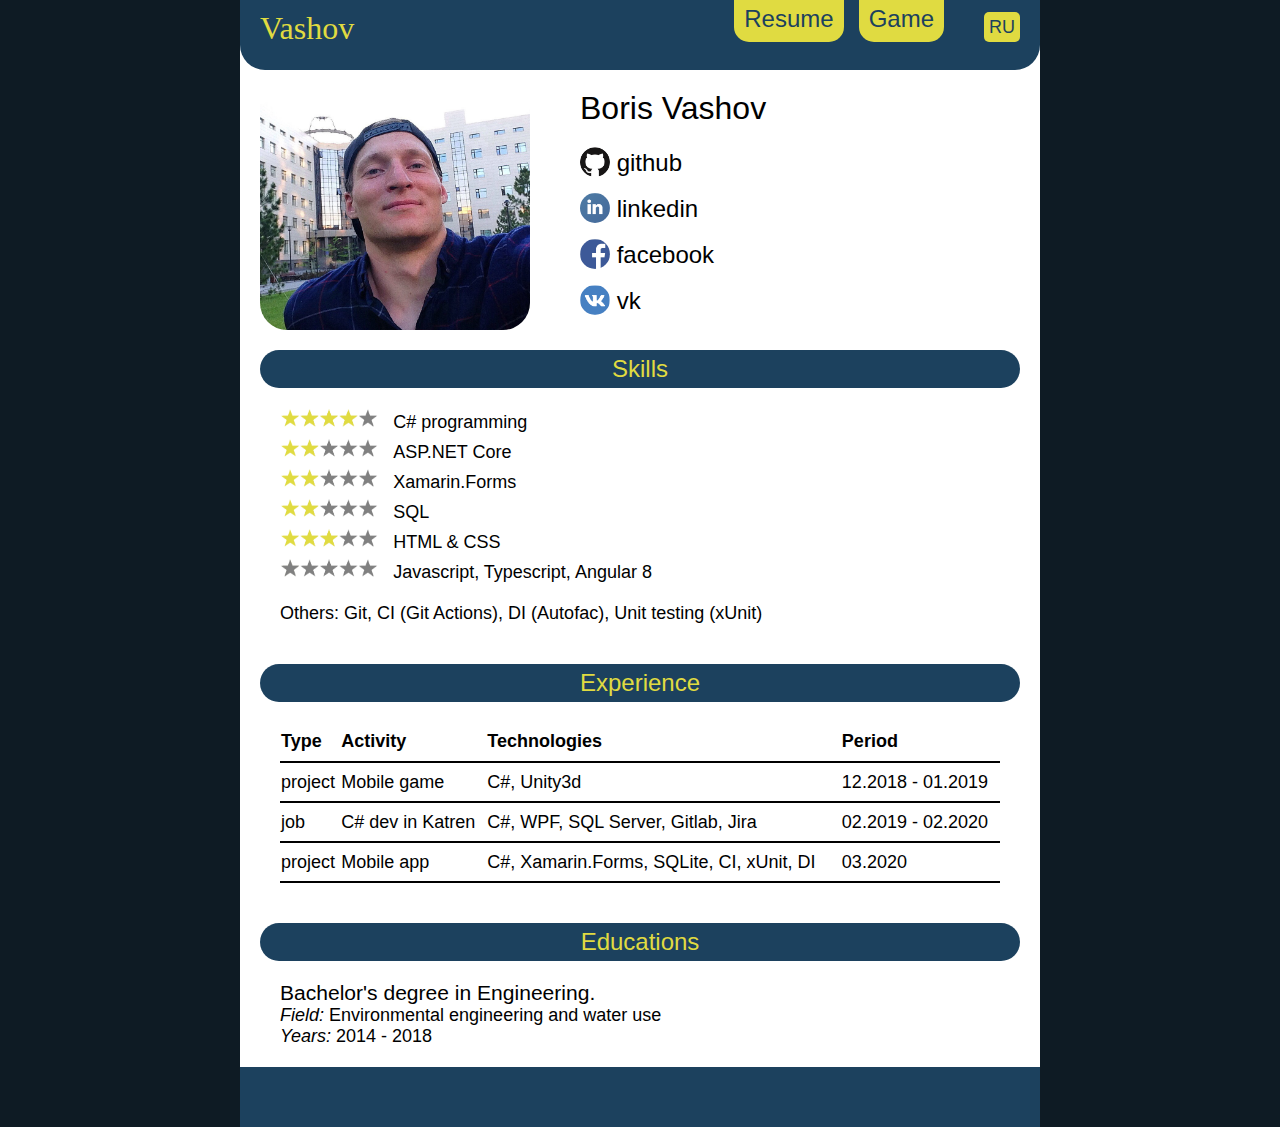
==== index.html @ 6bf41688 "add main page" ====
<!DOCTYPE html>
<html>
<head>
	<title>Resume</title>
	<link rel="icon" href="img/fav-icon.png">
	<link rel="stylesheet" href="css/style.css" />
	<link rel="stylesheet" href="css/scrollbar.css" />
	<link href="https://fonts.googleapis.com/css?family=Merienda+One&display=swap" rel="stylesheet">
</head>
<body>
<div class="center-body">
	<header>
		<div class="header">
			<div class="col-float">
				<a class="page-title" href="index.html">Vashov</a>
			</div>

			<div class="col-float-right lang">
				<a href="ru/index.html">RU</a>
			</div>

			<nav class="col-float-right">
				<ul class="nav-horizontal">
					<li><a href="index.html">Resume</a></li>
					<li><a href="game.html">Game</a></li>
				</ul>
			</nav>
		</div>
	</header>

	<main class="col-clear">
			<div class="col-float" id="summary">
				<img src="img/foto1.jpg" class="main-foto col-float">
				<div class="summary col-float-right">
					<h1 class="col-float">Boris Vashov</h1>
					<ul class="contacts col-clear">
						<li>
							<a href="https://github.com/vashov" target="_blank">
								<img src="img/github.png" class="im"/>
								<span>github</span>
							</a>
						</li>
						<li>
							<a href="https://www.linkedin.com/in/boris-vashov-2365b0190/" target="_blank">
								<img src="img/linkedin.png"/>
								<span>linkedin</span>
							</a>
						</li>
						<li>
							
							<a href="https://www.facebook.com/boris.vashov" target="_blank">
								<img src="img/fb.jpg"/>
								<span>facebook</span>
							</a>
						</li>
						<li>
							<a href="https://vk.com/vashov96" target="_blank">
								<img src="img/vk.png"/>
								<span>vk</span>
							</a>
						</li>
					</ul>
				</div>
			</div>

			<div id="skills" class="col-clear">
				<h2 class="section-header">Skills</h2>
				<div class="section">
					<ul>
						<li>
							<img src="img/rating/stars-4.png"/><span>C# programming</span>
						</li>
						<li>
							<img src="img/rating/stars-2.png"/><span>ASP.NET Core</span>
						</li>
						<li>
							<img src="img/rating/stars-2.png"/><span>Xamarin.Forms</span>
						</li>
						<li>
							<img src="img/rating/stars-2.png"/><span>SQL</span></li>
						<li>
							<img src="img/rating/stars-3.png"/><span>HTML & CSS</span>
						</li>
						<li>
							<img src="img/rating/stars-0.png"/><span>Javascript, Typescript, Angular 8</span>
						</li>
						<li>
							<span class="others">
							Others: 
							<span>Git</span>, <span>CI (Git Actions)</span>, <span>DI (Autofac)</span>, 
							<span>Unit testing (xUnit)</span>
							</span>
						</li>
					</ul>
				</div>
				
			</div>

			<div id="experience" class="col-clear">
				<h2 class="section-header">Experience</h2>
				<div class="section">
					<table>
						<thead>
							<tr>
								<th>Type</th>
								<th>Activity</th>
								<th>Technologies</th>
								<th>Period</th>
							</tr>
						</thead>
						<tbody>
							<tr>
								<td>project</td>
								<td>
									<a href="https://github.com/vashov/Unity-Card-Food" target="_blank">
										Mobile game
									</a>
								</td>
								<td>C#, Unity3d</td>
								<td>12.2018 - 01.2019</td>
							</tr>
							<tr>
								<td>job</td>
								<td>
									<a href="https://katren.ru/contacts" target="_blank">
									C# dev in Katren
									</a>
								</td>
								<td>C#, WPF, SQL Server, Gitlab, Jira</td>
								<td>02.2019 - 02.2020</td>
							</tr>
							<tr>
								<td>project</td>
								<td>
									<a href="https://github.com/vashov/Utilities-Bills#utilities-bills" target="_blank">
										Mobile app
									</a>
								</td>
								<td>C#, Xamarin.Forms, SQLite, CI, xUnit, DI</td>
								<td>03.2020</td>
							</tr>
						</tbody>
					</table>
				</div>
			</div>

			<div id="educations" class="col-clear">
				<h2 class="section-header">Educations</h2>
				<div class="section">
					<h3>Bachelor's degree in Engineering.</h3>
					<div>
						<span class="property-name">Field:</span> 
						Environmental engineering and water use
					</div>
					<div>
						<span class="property-name">Years:</span> 
						2014 - 2018
					</div>
				</div>
			</div>
		
	</main>

	<div class="footer col-clear">
		<a href="https://www.codewars.com/users/honest_code" target="_blank">
			<img src="https://www.codewars.com/users/honest_code/badges/large" alt=""/>
		</a>
	</div>
</div>
</body>
</html>
---- css/style.css ----
body {
	margin: 40px 0 0 0;
	padding: 0px;
	background-color: #0E1B24;
	font-family: Calibri, sans-serif;
	font-size: large;
}

main {
	padding: 20px 20px 0 20px;
}

.center-body {
	background-color: white;
	margin: 0 auto;
	padding: 0px;
	width: 800px;
}

.col-float {
	float: left;
}

.col-float-right {
	float: right;
}

.col-clear {
	clear: both;
}

.header {
	position: fixed;
	top: 0px;
	left: 50%;
	transform: translateX(-50%);
	width: 800px;
	border-bottom-left-radius: 25px;
	border-bottom-right-radius: 25px;
	margin: 0px auto;
	height: 70px;
	background-color: #1C415E;
	z-index: 1;
}

.page-title {
	margin: 10px 20px;
	font-size: xx-large;
	float: left;
	color: #E0DB41;
	text-decoration: none;
	font-family: 'Merienda One', cursive;
}

div.lang a {
	position: relative;
	top: 17px;
	text-decoration: none;
	background-color: #E0DB41;
	color: #1C415E;
	padding: 5px;
	margin: 0 20px;
	border-radius: 5px;
}

div.lang a:hover {
	background-color: #e0c041;
}

div.lang a:active {
	background-color: #e0a641;
}

/* Navigation */

nav ul.nav-horizontal {
	margin: 5px 10px;
}

nav ul.nav-horizontal li {
	display: inline;
}

nav ul.nav-horizontal li a{
	font-size: x-large;
	margin: 0 10px 0 0;
	padding: 20px 10px 10px 10px;
	border-bottom-right-radius: 15px;
	border-bottom-left-radius: 15px;
	background-color: #E0DB41;
	color: #1C415E;
	text-decoration: none;
}

nav ul.nav-horizontal li a:hover {
	background-color: #e0c041;
}

nav ul.nav-horizontal li a:active {
	background-color: #e0a641;
}

/* Contacts */

.contacts {
	list-style-type: none;
	margin: 0;
	padding: 0;
}

.contacts li {
	margin: 10px 0 0 0;
}

.contacts li img {
	height: 30px;
	width: auto;
	border-radius: 50%;
	margin-bottom: 0.25em;
	vertical-align: middle;
}

.contacts li a {
	font-size: x-large;
	text-decoration: none;
	color: black;
}

.contacts li a:hover {
	color: #1C415E;
}

/* Sections */

div.section {
	margin: 20px;
}

h2.section-header {
	width: auto;
	text-align: center;
	padding: 5px;
	position: relative;
	top: 20px;
	margin: 0 0 40px 0;
	border-radius: 25px;
	color: #E0DB41;
	background-color: #1C415E;
	font-size: x-large;
	font-weight: normal;
}

.summary {
	-font-size: x-large;
	width: 400px;
	margin: 30px 0 0 50px;
}

.summary h1 {
	font-size: xx-large;
	font-weight: normal;
	margin: 0 0 20px 0;
}

.main-foto {
	height: 270px;
	width: auto;
	border-radius: 10%;
}

/* Skills section */

#skills ul {
	margin: 0;
	padding: 0;
}

#skills li {
	margin: 5px 0;
	list-style: none;
}

#skills li img {
	height: 20px;
	width: auto;
	vertical-align: center;
	margin: 0 15px 0 0;
}

#skills span.others {
	display: block;
	margin: 20px 0 0 0;
}

/* Experience section*/

#experience table {
	width: 100%;
	border-collapse: collapse;
}

#experience th {
	text-align: left;
}

#experience tr {
	border-bottom: 2px solid black;
	height: 40px;
}

#experience td a {
	color: black;
	text-decoration: none;
}

#experience td a:hover {
	color: red;
	text-decoration: underline;
}

/* Education section */

#educations div h3 {
	font-weight: normal;
	margin: 0px;
}

#educations div span.property-name {
	font-style: italic;
}

/* Footer */

.footer {
	height: 40px;
	background-color: #1C415E;
	padding:  10px 40px;
}
---- css/scrollbar.css ----
::-webkit-scrollbar {
  width: 10px;
}

::-webkit-scrollbar-track {
  background: #f1f1f1;
}

::-webkit-scrollbar-thumb {
  background: #102637;

}

::-webkit-scrollbar-thumb:hover {
  background: #16334A;
}

::-webkit-scrollbar-thumb:active {
  background:#1C415E;

}
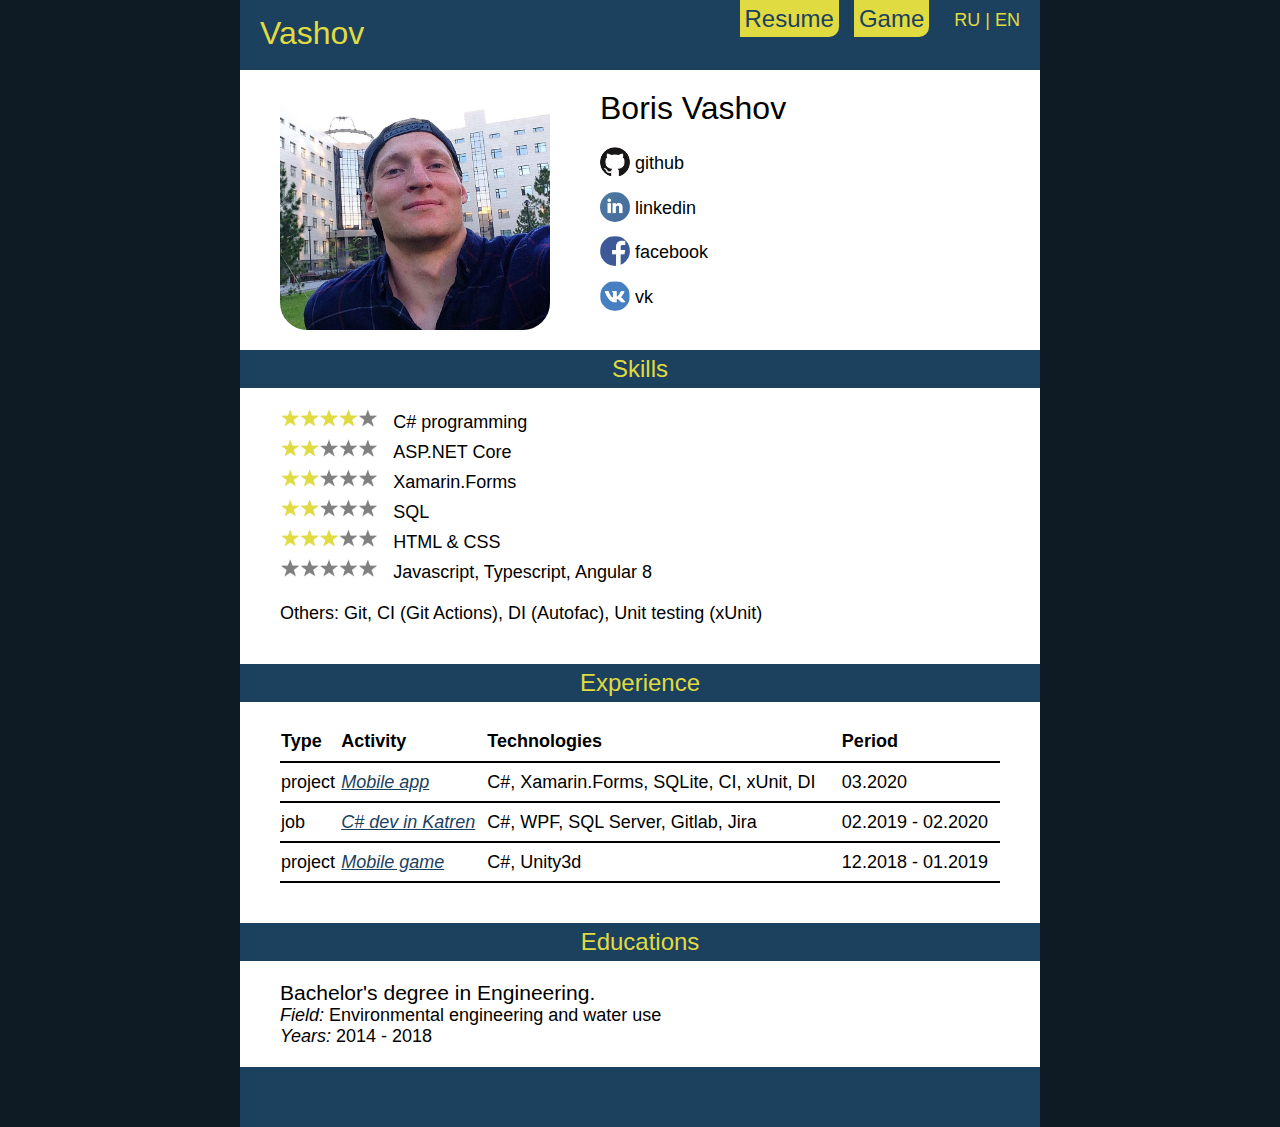
==== commit 5545314a: "change style" ====
--- a/index.html
+++ b/index.html
@@ -5,7 +5,6 @@
 	<link rel="icon" href="img/fav-icon.png">
 	<link rel="stylesheet" href="css/style.css" />
 	<link rel="stylesheet" href="css/scrollbar.css" />
-	<link href="https://fonts.googleapis.com/css?family=Merienda+One&display=swap" rel="stylesheet">
 </head>
 <body>
 <div class="center-body">
@@ -17,6 +16,8 @@
 
 			<div class="col-float-right lang">
 				<a href="ru/index.html">RU</a>
+				<span>|</span>
+				<a href="index.html">EN</a>
 			</div>
 
 			<nav class="col-float-right">
@@ -86,9 +87,9 @@
 						</li>
 						<li>
 							<span class="others">
-							Others: 
-							<span>Git</span>, <span>CI (Git Actions)</span>, <span>DI (Autofac)</span>, 
-							<span>Unit testing (xUnit)</span>
+								Others: 
+								<span>Git</span>, <span>CI (Git Actions)</span>, <span>DI (Autofac)</span>, 
+								<span>Unit testing (xUnit)</span>
 							</span>
 						</li>
 					</ul>
@@ -112,12 +113,12 @@
 							<tr>
 								<td>project</td>
 								<td>
-									<a href="https://github.com/vashov/Unity-Card-Food" target="_blank">
-										Mobile game
+									<a href="https://github.com/vashov/Utilities-Bills#utilities-bills" target="_blank">
+										Mobile app
 									</a>
 								</td>
-								<td>C#, Unity3d</td>
-								<td>12.2018 - 01.2019</td>
+								<td>C#, Xamarin.Forms, SQLite, CI, xUnit, DI</td>
+								<td>03.2020</td>
 							</tr>
 							<tr>
 								<td>job</td>
@@ -132,12 +133,12 @@
 							<tr>
 								<td>project</td>
 								<td>
-									<a href="https://github.com/vashov/Utilities-Bills#utilities-bills" target="_blank">
-										Mobile app
+									<a href="https://github.com/vashov/Unity-Card-Food" target="_blank">
+										Mobile game
 									</a>
 								</td>
-								<td>C#, Xamarin.Forms, SQLite, CI, xUnit, DI</td>
-								<td>03.2020</td>
+								<td>C#, Unity3d</td>
+								<td>12.2018 - 01.2019</td>
 							</tr>
 						</tbody>
 					</table>
--- a/css/style.css
+++ b/css/style.css
@@ -7,7 +7,7 @@
 }
 
 main {
-	padding: 20px 20px 0 20px;
+	padding: 20px 0 0 0;
 }
 
 .center-body {
@@ -35,8 +35,6 @@
 	left: 50%;
 	transform: translateX(-50%);
 	width: 800px;
-	border-bottom-left-radius: 25px;
-	border-bottom-right-radius: 25px;
 	margin: 0px auto;
 	height: 70px;
 	background-color: #1C415E;
@@ -44,31 +42,32 @@
 }
 
 .page-title {
-	margin: 10px 20px;
+	margin: 15px 20px;
 	font-size: xx-large;
 	float: left;
 	color: #E0DB41;
 	text-decoration: none;
-	font-family: 'Merienda One', cursive;
+}
+
+div.lang {
+	position: relative;
+	top: 5px;
+	padding: 5px;
+	margin: 0 15px 0 0;
+	color: #E0DB41;
 }
 
 div.lang a {
-	position: relative;
-	top: 17px;
-	text-decoration: none;
-	background-color: #E0DB41;
-	color: #1C415E;
-	padding: 5px;
-	margin: 0 20px;
-	border-radius: 5px;
+	text-decoration: none;
+	color: #E0DB41;
 }
 
 div.lang a:hover {
-	background-color: #e0c041;
+	color: #e0c041;
 }
 
 div.lang a:active {
-	background-color: #e0a641;
+	color: #e0a641;
 }
 
 /* Navigation */
@@ -84,9 +83,8 @@
 nav ul.nav-horizontal li a{
 	font-size: x-large;
 	margin: 0 10px 0 0;
-	padding: 20px 10px 10px 10px;
-	border-bottom-right-radius: 15px;
-	border-bottom-left-radius: 15px;
+	padding: 5px;
+	border-bottom-right-radius: 10px;
 	background-color: #E0DB41;
 	color: #1C415E;
 	text-decoration: none;
@@ -121,7 +119,7 @@
 }
 
 .contacts li a {
-	font-size: x-large;
+	-font-size: x-large;
 	text-decoration: none;
 	color: black;
 }
@@ -133,7 +131,7 @@
 /* Sections */
 
 div.section {
-	margin: 20px;
+	margin: 20px 40px;
 }
 
 h2.section-header {
@@ -143,15 +141,20 @@
 	position: relative;
 	top: 20px;
 	margin: 0 0 40px 0;
-	border-radius: 25px;
+	-border-radius: 25px;
 	color: #E0DB41;
 	background-color: #1C415E;
 	font-size: x-large;
 	font-weight: normal;
 }
 
+/* Summury section */
+
+#summary {
+	margin: 0 40px;
+}
+
 .summary {
-	-font-size: x-large;
 	width: 400px;
 	margin: 30px 0 0 50px;
 }
@@ -209,13 +212,14 @@
 }
 
 #experience td a {
-	color: black;
-	text-decoration: none;
+	font-style: italic;
+	color: #1C415E;
+	text-decoration: underline;
 }
 
 #experience td a:hover {
-	color: red;
-	text-decoration: underline;
+	-color: red;
+	text-decoration: none;
 }
 
 /* Education section */
--- a/css/scrollbar.css
+++ b/css/scrollbar.css
@@ -16,6 +16,6 @@
 }
 
 ::-webkit-scrollbar-thumb:active {
-  background:#1C415E;
+  background: #1C415E;
 
 }